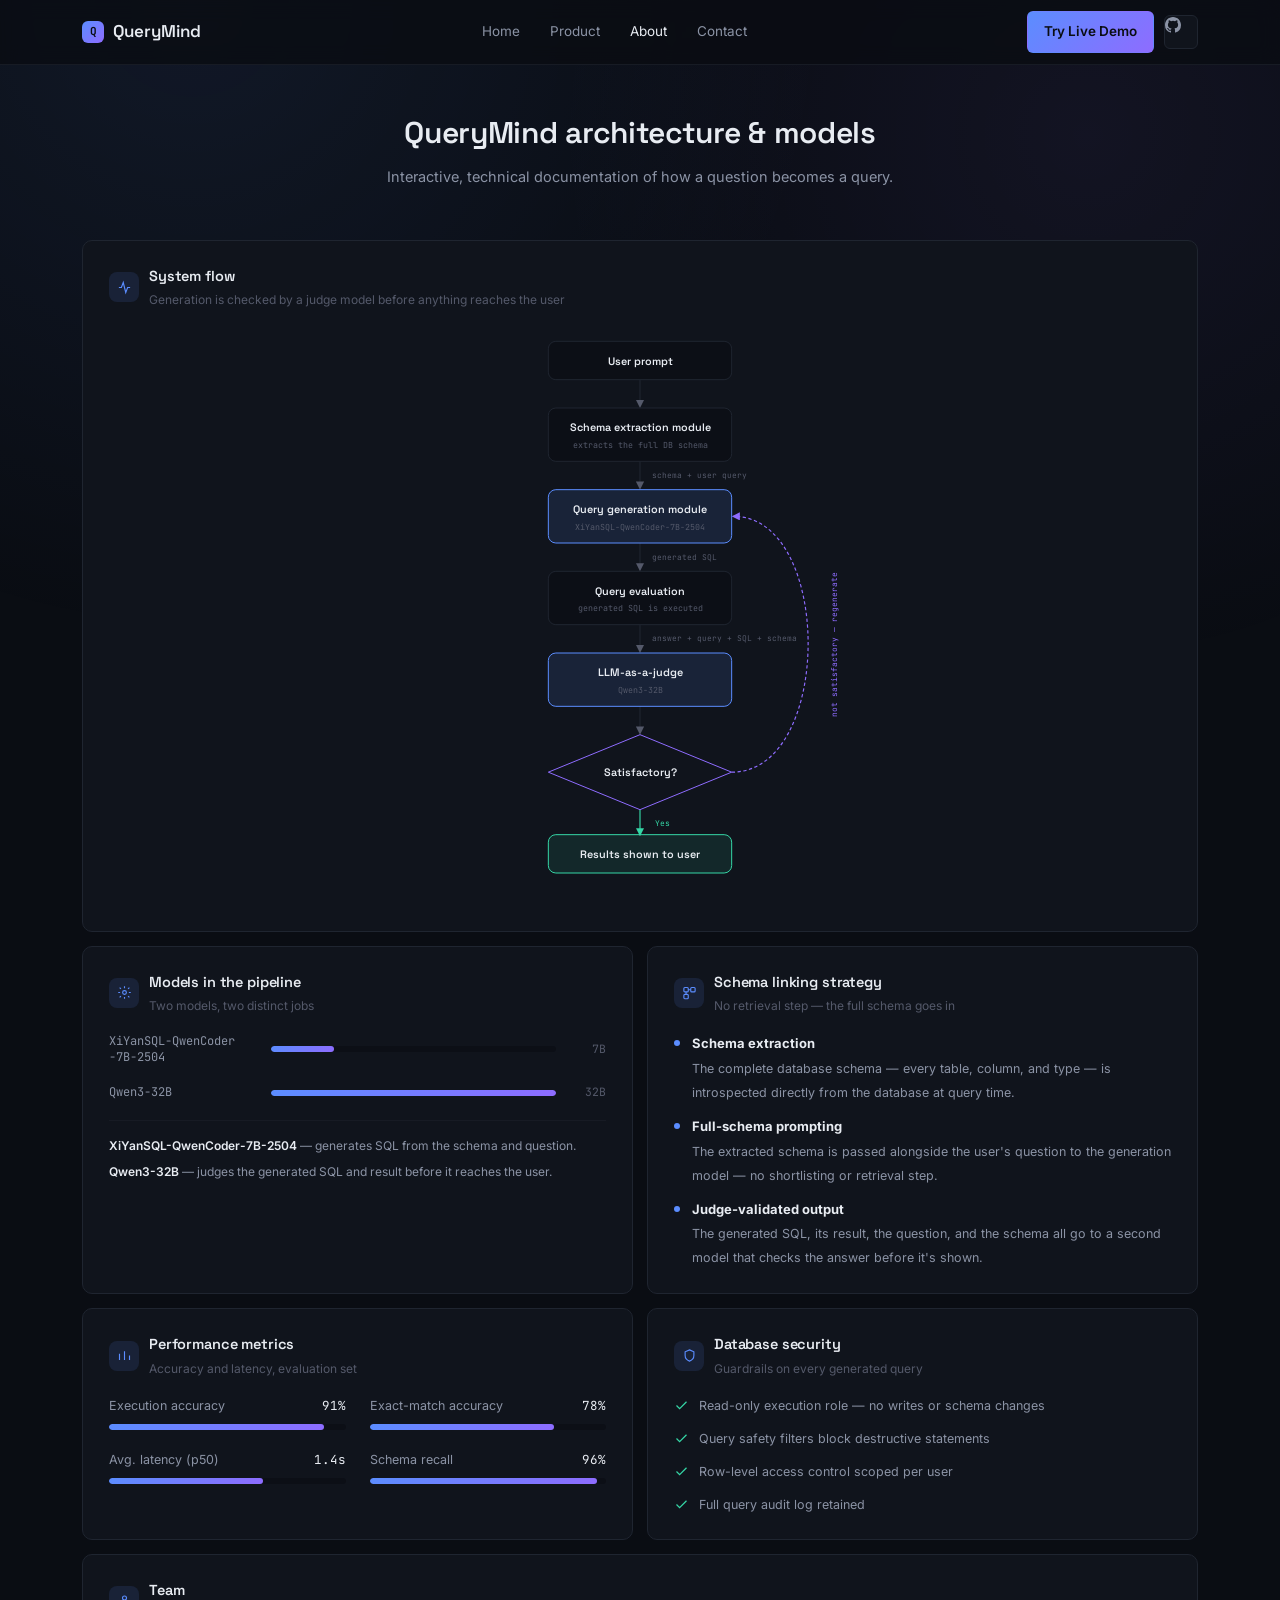
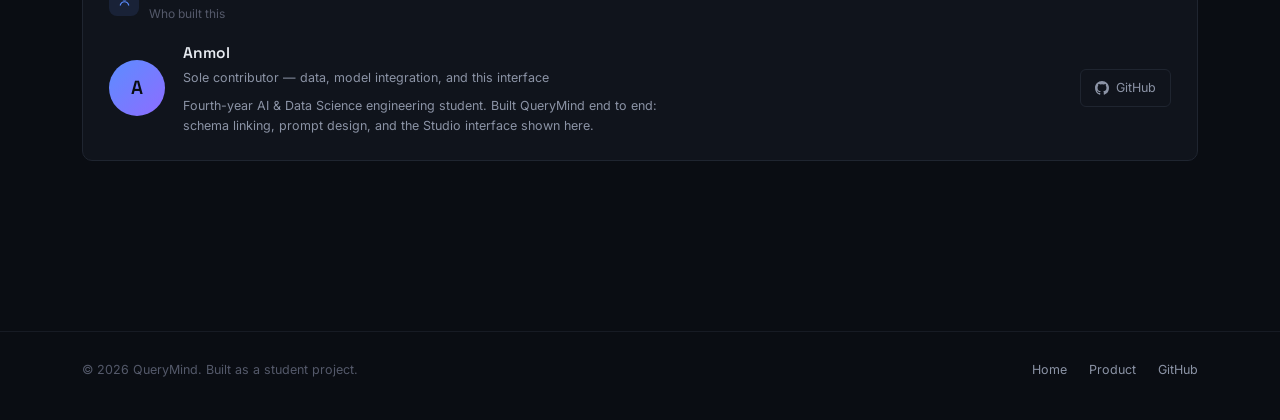
==== frontend/about.html @ 5c137591 "Frontend Wired And Working, Need Some Fixes By The Way" ====
<!DOCTYPE html>
<html lang="en">
<head>
<meta charset="UTF-8">
<meta name="viewport" content="width=device-width, initial-scale=1">
<title>QueryMind — Architecture &amp; Models</title>
<link rel="stylesheet" href="style.css">
<link rel="stylesheet" href="about.css">
</head>
<body>

<nav class="nav">
  <div class="wrap">
    <a href="index.html" class="brand"><span class="mark">Q</span>QueryMind</a>
    <div class="nav-links">
      <a href="index.html">Home</a>
      <a href="studio.html">Product</a>
      <a href="about.html" class="active">About</a>
      <a href="index.html#contact">Contact</a>
    </div>
    <div class="nav-actions">
      <a href="studio.html" class="btn btn-primary">Try Live Demo</a>
      <a href="https://github.com" class="btn-icon" aria-label="GitHub">
        <svg width="16" height="16" viewBox="0 0 16 16" fill="currentColor"><path d="M8 0C3.58 0 0 3.58 0 8a8 8 0 0 0 5.47 7.59c.4.07.55-.17.55-.38 0-.19-.01-.82-.01-1.49-2.01.37-2.53-.49-2.69-.94-.09-.23-.48-.94-.82-1.13-.28-.15-.68-.52-.01-.53.63-.01 1.08.58 1.23.82.72 1.21 1.87.87 2.33.66.07-.52.28-.87.51-1.07-1.78-.2-3.64-.89-3.64-3.95 0-.87.31-1.59.82-2.15-.08-.2-.36-1.02.08-2.12 0 0 .67-.21 2.2.82a7.5 7.5 0 0 1 4 0c1.53-1.04 2.2-.82 2.2-.82.44 1.1.16 1.92.08 2.12.51.56.82 1.27.82 2.15 0 3.07-1.87 3.75-3.65 3.95.29.25.54.73.54 1.48 0 1.07-.01 1.93-.01 2.2 0 .21.15.46.55.38A8 8 0 0 0 16 8c0-4.42-3.58-8-8-8z"/></svg>
      </a>
    </div>
  </div>
</nav>

<header class="about-head">
  <div class="wrap">
    <h1>QueryMind architecture &amp; models</h1>
    <p>Interactive, technical documentation of how a question becomes a query.</p>
  </div>
</header>

<main class="wrap">
  <div class="bento">

    <!-- System flow -->
    <div class="card panel full">
      <div class="card-head">
        <div class="ic"><svg width="15" height="15" viewBox="0 0 24 24" fill="none" stroke="currentColor" stroke-width="1.8"><path d="M3 12h4l3-8 4 16 3-8h4"/></svg></div>
        <div>
          <h3>System flow</h3>
          <div class="card-sub">Generation is checked by a judge model before anything reaches the user</div>
        </div>
      </div>

      <div class="flow-diagram-wrap">
        <svg class="flow-svg" viewBox="0 0 720 690" xmlns="http://www.w3.org/2000/svg" role="img" aria-label="System flow: user prompt goes to the schema extraction module, then the query generation module, then evaluation, then an LLM judge which either shows results or sends the query back for regeneration.">
          <defs>
            <marker id="arrMain" viewBox="0 0 10 10" refX="8" refY="5" markerWidth="7" markerHeight="7" orient="auto-start-reverse">
              <path d="M0,0 L10,5 L0,10 z" fill="var(--text-faint)"/>
            </marker>
            <marker id="arrYes" viewBox="0 0 10 10" refX="8" refY="5" markerWidth="7" markerHeight="7" orient="auto-start-reverse">
              <path d="M0,0 L10,5 L0,10 z" fill="var(--green)"/>
            </marker>
            <marker id="arrNo" viewBox="0 0 10 10" refX="8" refY="5" markerWidth="7" markerHeight="7" orient="auto-start-reverse">
              <path d="M0,0 L10,5 L0,10 z" fill="var(--accent-2)"/>
            </marker>
          </defs>

          <!-- connectors -->
          <line x1="360" y1="62" x2="360" y2="94" class="fd-line" marker-end="url(#arrMain)"/>
          <line x1="360" y1="160" x2="360" y2="192" class="fd-line" marker-end="url(#arrMain)"/>
          <line x1="360" y1="258" x2="360" y2="290" class="fd-line" marker-end="url(#arrMain)"/>
          <line x1="360" y1="356" x2="360" y2="388" class="fd-line" marker-end="url(#arrMain)"/>
          <line x1="360" y1="454" x2="360" y2="486" class="fd-line" marker-end="url(#arrMain)"/>
          <line x1="360" y1="578" x2="360" y2="608" class="fd-line fd-yes" marker-end="url(#arrYes)"/>
          <path d="M470,533 C 592,533 592,226 472,226" class="fd-line fd-no" marker-end="url(#arrNo)" fill="none"/>

          <!-- edge labels -->
          <text x="374" y="180" class="fd-edge-label">schema + user query</text>
          <text x="374" y="278" class="fd-edge-label">generated SQL</text>
          <text x="374" y="376" class="fd-edge-label">answer + query + SQL + schema</text>
          <text x="378" y="598" class="fd-edge-label fd-yes-label">Yes</text>
          <text x="596" y="380" class="fd-edge-label fd-no-label" text-anchor="middle" transform="rotate(-90 596 380)">not satisfactory — regenerate</text>

          <!-- nodes -->
          <g class="fd-node">
            <rect x="250" y="16" width="220" height="46" rx="9"/>
            <text x="360" y="44" class="fd-title" text-anchor="middle">User prompt</text>
          </g>

          <g class="fd-node">
            <rect x="250" y="96" width="220" height="64" rx="9"/>
            <text x="360" y="124" class="fd-title" text-anchor="middle">Schema extraction module</text>
            <text x="360" y="144" class="fd-sub" text-anchor="middle">extracts the full DB schema</text>
          </g>

          <g class="fd-node fd-node-accent">
            <rect x="250" y="194" width="220" height="64" rx="9"/>
            <text x="360" y="222" class="fd-title" text-anchor="middle">Query generation module</text>
            <text x="360" y="242" class="fd-sub" text-anchor="middle">XiYanSQL-QwenCoder-7B-2504</text>
          </g>

          <g class="fd-node">
            <rect x="250" y="292" width="220" height="64" rx="9"/>
            <text x="360" y="320" class="fd-title" text-anchor="middle">Query evaluation</text>
            <text x="360" y="340" class="fd-sub" text-anchor="middle">generated SQL is executed</text>
          </g>

          <g class="fd-node fd-node-accent">
            <rect x="250" y="390" width="220" height="64" rx="9"/>
            <text x="360" y="418" class="fd-title" text-anchor="middle">LLM-as-a-judge</text>
            <text x="360" y="438" class="fd-sub" text-anchor="middle">Qwen3-32B</text>
          </g>

          <g class="fd-node fd-decision">
            <polygon points="360,488 470,533 360,578 250,533"/>
            <text x="360" y="538" class="fd-title" text-anchor="middle">Satisfactory?</text>
          </g>

          <g class="fd-node fd-node-end">
            <rect x="250" y="608" width="220" height="46" rx="9"/>
            <text x="360" y="636" class="fd-title" text-anchor="middle">Results shown to user</text>
          </g>
        </svg>
      </div>
    </div>

    <!-- LLM model usage -->
    <div class="card panel">
      <div class="card-head">
        <div class="ic"><svg width="15" height="15" viewBox="0 0 24 24" fill="none" stroke="currentColor" stroke-width="1.8"><circle cx="12" cy="12" r="3"/><path d="M12 2v3M12 19v3M4.2 4.2l2.1 2.1M17.7 17.7l2.1 2.1M2 12h3M19 12h3M4.2 19.8l2.1-2.1M17.7 6.3l2.1-2.1"/></svg></div>
        <div>
          <h3>Models in the pipeline</h3>
          <div class="card-sub">Two models, two distinct jobs</div>
        </div>
      </div>
      <div class="usage-list">
        <div class="usage-item">
          <span class="u-name">XiYanSQL-QwenCoder<br/>-7B-2504</span>
          <div class="usage-bar-track"><div class="usage-bar-fill" style="width:22%"></div></div>
          <span class="u-pct">7B</span>
        </div>
        <div class="usage-item">
          <span class="u-name">Qwen3-32B</span>
          <div class="usage-bar-track"><div class="usage-bar-fill" style="width:100%"></div></div>
          <span class="u-pct">32B</span>
        </div>
      </div>
      <div class="usage-caption">
        <span><b>XiYanSQL-QwenCoder-7B-2504</b> — generates SQL from the schema and question.</span>
        <span><b>Qwen3-32B</b> — judges the generated SQL and result before it reaches the user.</span>
      </div>
    </div>

    <!-- Schema linking strategy -->
    <div class="card panel">
      <div class="card-head">
        <div class="ic"><svg width="15" height="15" viewBox="0 0 24 24" fill="none" stroke="currentColor" stroke-width="1.8"><rect x="3" y="4" width="7" height="7" rx="1.5"/><rect x="14" y="4" width="7" height="7" rx="1.5"/><rect x="3" y="15" width="7" height="7" rx="1.5"/><path d="M10 7.5h4M6.5 11v4"/></svg></div>
        <div>
          <h3>Schema linking strategy</h3>
          <div class="card-sub">No retrieval step — the full schema goes in</div>
        </div>
      </div>
      <div class="strategy-steps">
        <div class="strategy-step">
          <span class="s-dot"></span>
          <div><b>Schema extraction</b><span>The complete database schema — every table, column, and type — is introspected directly from the database at query time.</span></div>
        </div>
        <div class="strategy-step">
          <span class="s-dot"></span>
          <div><b>Full-schema prompting</b><span>The extracted schema is passed alongside the user's question to the generation model — no shortlisting or retrieval step.</span></div>
        </div>
        <div class="strategy-step">
          <span class="s-dot"></span>
          <div><b>Judge-validated output</b><span>The generated SQL, its result, the question, and the schema all go to a second model that checks the answer before it's shown.</span></div>
        </div>
      </div>
    </div>

    <!-- Performance metrics -->
    <div class="card panel">
      <div class="card-head">
        <div class="ic"><svg width="15" height="15" viewBox="0 0 24 24" fill="none" stroke="currentColor" stroke-width="1.8"><path d="M4 19V9M12 19V5M20 19v-7"/></svg></div>
        <div>
          <h3>Performance metrics</h3>
          <div class="card-sub">Accuracy and latency, evaluation set</div>
        </div>
      </div>
      <div class="metrics-grid">
        <div class="metric-block">
          <div class="m-top"><span class="m-name">Execution accuracy</span><span class="m-val">91%</span></div>
          <div class="metric-bar-track"><div class="metric-bar-fill" data-value="91"></div></div>
        </div>
        <div class="metric-block">
          <div class="m-top"><span class="m-name">Exact-match accuracy</span><span class="m-val">78%</span></div>
          <div class="metric-bar-track"><div class="metric-bar-fill" data-value="78"></div></div>
        </div>
        <div class="metric-block">
          <div class="m-top"><span class="m-name">Avg. latency (p50)</span><span class="m-val">1.4s</span></div>
          <div class="metric-bar-track"><div class="metric-bar-fill" data-value="65"></div></div>
        </div>
        <div class="metric-block">
          <div class="m-top"><span class="m-name">Schema recall</span><span class="m-val">96%</span></div>
          <div class="metric-bar-track"><div class="metric-bar-fill" data-value="96"></div></div>
        </div>
      </div>
    </div>

    <!-- Database security -->
    <div class="card panel">
      <div class="card-head">
        <div class="ic"><svg width="15" height="15" viewBox="0 0 24 24" fill="none" stroke="currentColor" stroke-width="1.8"><path d="M12 3l7 3v6c0 4.5-3 7.5-7 9-4-1.5-7-4.5-7-9V6l7-3z"/></svg></div>
        <div>
          <h3>Database security</h3>
          <div class="card-sub">Guardrails on every generated query</div>
        </div>
      </div>
      <div class="security-list">
        <div class="security-item"><svg width="15" height="15" viewBox="0 0 24 24" fill="none" stroke="currentColor" stroke-width="2"><path d="M20 6L9 17l-5-5"/></svg>Read-only execution role — no writes or schema changes</div>
        <div class="security-item"><svg width="15" height="15" viewBox="0 0 24 24" fill="none" stroke="currentColor" stroke-width="2"><path d="M20 6L9 17l-5-5"/></svg>Query safety filters block destructive statements</div>
        <div class="security-item"><svg width="15" height="15" viewBox="0 0 24 24" fill="none" stroke="currentColor" stroke-width="2"><path d="M20 6L9 17l-5-5"/></svg>Row-level access control scoped per user</div>
        <div class="security-item"><svg width="15" height="15" viewBox="0 0 24 24" fill="none" stroke="currentColor" stroke-width="2"><path d="M20 6L9 17l-5-5"/></svg>Full query audit log retained</div>
      </div>
    </div>

    <!-- Team member -->
    <div class="card panel full">
      <div class="card-head">
        <div class="ic"><svg width="15" height="15" viewBox="0 0 24 24" fill="none" stroke="currentColor" stroke-width="1.8"><circle cx="12" cy="8" r="3.2"/><path d="M5 20c1.2-4 4.2-6 7-6s5.8 2 7 6"/></svg></div>
        <div>
          <h3>Team</h3>
          <div class="card-sub">Who built this</div>
        </div>
      </div>
      <div class="team-row">
        <div class="avatar">A</div>
        <div class="team-info">
          <div class="t-name">Anmol</div>
          <div class="t-role">Sole contributor — data, model integration, and this interface</div>
          <div class="t-bio">Fourth-year AI &amp; Data Science engineering student. Built QueryMind end to end: schema linking, prompt design, and the Studio interface shown here.</div>
        </div>
        <a href="https://github.com" class="team-link">
          <svg width="14" height="14" viewBox="0 0 16 16" fill="currentColor"><path d="M8 0C3.58 0 0 3.58 0 8a8 8 0 0 0 5.47 7.59c.4.07.55-.17.55-.38 0-.19-.01-.82-.01-1.49-2.01.37-2.53-.49-2.69-.94-.09-.23-.48-.94-.82-1.13-.28-.15-.68-.52-.01-.53.63-.01 1.08.58 1.23.82.72 1.21 1.87.87 2.33.66.07-.52.28-.87.51-1.07-1.78-.2-3.64-.89-3.64-3.95 0-.87.31-1.59.82-2.15-.08-.2-.36-1.02.08-2.12 0 0 .67-.21 2.2.82a7.5 7.5 0 0 1 4 0c1.53-1.04 2.2-.82 2.2-.82.44 1.1.16 1.92.08 2.12.51.56.82 1.27.82 2.15 0 3.07-1.87 3.75-3.65 3.95.29.25.54.73.54 1.48 0 1.07-.01 1.93-.01 2.2 0 .21.15.46.55.38A8 8 0 0 0 16 8c0-4.42-3.58-8-8-8z"/></svg>
          GitHub
        </a>
      </div>
    </div>

  </div>
</main>

<footer class="footer">
  <div class="wrap">
    <span class="footer-note">© 2026 QueryMind. Built as a student project.</span>
    <div class="footer-links">
      <a href="index.html">Home</a>
      <a href="studio.html">Product</a>
      <a href="https://github.com">GitHub</a>
    </div>
  </div>
</footer>

<script src="app.js"></script>
</body>
</html>
---- frontend/style.css ----
/* ============================================================
   QueryMind — shared design tokens & base styles
   ============================================================ */

@import url('https://fonts.googleapis.com/css2?family=Space+Grotesk:wght@500;600;700&family=Inter:wght@400;500;600&family=JetBrains+Mono:wght@400;500&display=swap');

:root{
  /* color */
  --bg:        #0A0D13;
  --bg-raised: #10141C;
  --bg-inset:  #0C0F16;
  --border:    #1F2530;
  --border-soft: #171B24;
  --text:      #E8ECF2;
  --text-dim:  #8B93A5;
  --text-faint:#54596A;
  --accent:    #5B8DFF;
  --accent-2:  #8E6CFF;
  --accent-soft: rgba(91,141,255,0.12);
  --green:     #35D6A6;
  --amber:     #E8B34A;
  --grad: linear-gradient(135deg, var(--accent), var(--accent-2));

  /* type */
  --f-display: 'Space Grotesk', sans-serif;
  --f-body: 'Inter', sans-serif;
  --f-mono: 'JetBrains Mono', monospace;

  /* layout */
  --maxw: 1180px;
  --radius-sm: 6px;
  --radius-md: 10px;
  --radius-lg: 16px;
}

*, *::before, *::after{ box-sizing:border-box; }

html{ scroll-behavior:smooth; }

body{
  margin:0;
  background:var(--bg);
  color:var(--text);
  font-family:var(--f-body);
  font-size:15px;
  line-height:1.6;
  -webkit-font-smoothing:antialiased;
}

/* subtle grid texture on the base background */
body::before{
  content:"";
  position:fixed; inset:0;
  background-image:
    radial-gradient(circle at 15% 0%, rgba(91,141,255,0.09), transparent 45%),
    radial-gradient(circle at 85% 15%, rgba(142,108,255,0.07), transparent 40%);
  pointer-events:none;
  z-index:0;
}

h1,h2,h3,h4{ font-family:var(--f-display); font-weight:600; margin:0; letter-spacing:-0.01em; }
p{ margin:0; }
a{ color:inherit; text-decoration:none; }
ul{ margin:0; padding:0; list-style:none; }
button{ font-family:inherit; cursor:pointer; }
code, pre{ font-family:var(--f-mono); }
img{ max-width:100%; display:block; }

::selection{ background:var(--accent-soft); color:var(--text); }

:focus-visible{
  outline:2px solid var(--accent);
  outline-offset:2px;
  border-radius:4px;
}

.wrap{
  max-width:var(--maxw);
  margin:0 auto;
  padding:0 32px;
  position:relative;
  z-index:1;
}

/* ---------- nav ---------- */
.nav{
  border-bottom:1px solid var(--border-soft);
  position:sticky; top:0;
  background:rgba(10,13,19,0.82);
  backdrop-filter:blur(10px);
  z-index:50;
}
.nav .wrap{
  display:flex; align-items:center; justify-content:space-between;
  height:64px;
}
.brand{
  display:flex; align-items:center; gap:9px;
  font-family:var(--f-display); font-weight:600; font-size:17px;
}
.brand .mark{
  width:22px; height:22px; border-radius:6px;
  background:var(--grad);
  display:flex; align-items:center; justify-content:center;
  font-family:var(--f-mono); font-size:11px; color:#0A0D13; font-weight:700;
}
.nav-links{
  display:flex; align-items:center; gap:30px;
}
.nav-links a{
  font-size:13.5px; color:var(--text-dim);
  transition:color .15s ease;
}
.nav-links a:hover, .nav-links a.active{ color:var(--text); }
.nav-actions{ display:flex; align-items:center; gap:10px; }

/* ---------- buttons ---------- */
.btn{
  display:inline-flex; align-items:center; justify-content:center; gap:7px;
  padding:9px 16px;
  border-radius:var(--radius-sm);
  font-size:13.5px; font-weight:500;
  border:1px solid transparent;
  transition:transform .12s ease, border-color .15s ease, background .15s ease;
  white-space:nowrap;
}
.btn:active{ transform:translateY(1px); }
.btn-primary{
  background:var(--grad); color:#0A0D13; font-weight:600;
}
.btn-primary:hover{ filter:brightness(1.08); }
.btn-ghost{
  background:transparent; color:var(--text); border-color:var(--border);
}
.btn-ghost:hover{ border-color:var(--text-faint); }
.btn-icon{
  width:34px; height:34px; padding:0;
  border-radius:var(--radius-sm);
  border:1px solid var(--border);
  color:var(--text-dim);
  background:var(--bg-raised);
}
.btn-icon:hover{ color:var(--text); border-color:var(--text-faint); }

/* ---------- footer ---------- */
.footer{
  border-top:1px solid var(--border-soft);
  padding:28px 0 40px;
  margin-top:80px;
}
.footer .wrap{
  display:flex; align-items:center; justify-content:space-between;
  flex-wrap:wrap; gap:14px;
}
.footer-note{ font-size:12.5px; color:var(--text-faint); }
.footer-links{ display:flex; gap:22px; }
.footer-links a{ font-size:12.5px; color:var(--text-dim); }
.footer-links a:hover{ color:var(--text); }

/* ---------- misc shared ---------- */
.eyebrow{
  font-family:var(--f-mono); font-size:12px; color:var(--accent);
  display:flex; align-items:center; gap:8px;
}
.eyebrow::before{
  content:""; width:6px; height:6px; border-radius:50%;
  background:var(--accent); box-shadow:0 0 0 3px var(--accent-soft);
}

.panel{
  background:var(--bg-raised);
  border:1px solid var(--border);
  border-radius:var(--radius-md);
}

.section{ padding:96px 0; }
.section-head{ max-width:560px; margin-bottom:44px; }
.section-head h2{ font-size:30px; margin-bottom:12px; }
.section-head p{ color:var(--text-dim); font-size:15px; }

@media (max-width:860px){
  .nav-links{ display:none; }
  .section{ padding:64px 0; }
  .wrap{ padding:0 20px; }
}
---- frontend/about.css ----
.about-head{ padding:44px 0 8px; text-align:center; }
.about-head h1{ font-size:30px; margin-bottom:8px; }
.about-head p{ color:var(--text-dim); font-size:14.5px; }

.bento{
  display:grid;
  grid-template-columns:1fr 1fr;
  gap:14px;
  padding:44px 0 90px;
}
.bento .card{
  padding:24px 26px;
}
.bento .card.full{ grid-column:1 / -1; }

.card-head{ display:flex; align-items:center; gap:10px; margin-bottom:18px; }
.card-head .ic{
  width:30px; height:30px; border-radius:8px;
  background:var(--accent-soft); color:var(--accent);
  display:flex; align-items:center; justify-content:center; flex-shrink:0;
}
.card-head h3{ font-size:14.5px; }
.card-sub{ font-size:12px; color:var(--text-faint); margin-top:2px; }

/* ---- system flow diagram ---- */
.flow-diagram-wrap{
  max-width:600px;
  margin:6px auto 4px;
}
.flow-svg{ width:100%; height:auto; display:block; overflow:visible; }

.fd-node rect, .fd-node polygon{
  fill:var(--bg-inset);
  stroke:var(--border);
  stroke-width:1.2;
}
.fd-node-accent rect{
  fill:var(--accent-soft);
  stroke:var(--accent);
}
.fd-node-end rect{
  fill:rgba(53,214,166,0.1);
  stroke:var(--green);
}
.fd-decision polygon{
  fill:var(--bg-raised);
  stroke:var(--accent-2);
}
.fd-title{
  font-family:var(--f-display); font-size:13px; font-weight:600; fill:var(--text);
}
.fd-sub{
  font-family:var(--f-mono); font-size:10px; fill:var(--text-faint);
}
.fd-line{ stroke:var(--border); stroke-width:1.4; }
.fd-line.fd-yes{ stroke:var(--green); }
.fd-line.fd-no{ stroke:var(--accent-2); stroke-width:1.4; stroke-dasharray:4 3; }
.fd-edge-label{
  font-family:var(--f-mono); font-size:9.5px; fill:var(--text-faint);
}
.fd-yes-label{ fill:var(--green); }
.fd-no-label{ fill:var(--accent-2); }

/* ---- model usage list ---- */
.usage-list{ display:flex; flex-direction:column; gap:18px; }
.usage-item{ display:flex; align-items:center; gap:12px; }
.usage-item .u-name{ width:150px; font-size:12px; line-height:1.35; color:var(--text-dim); flex-shrink:0; font-family:var(--f-mono); }
.usage-bar-track{ flex:1; height:6px; border-radius:4px; background:var(--bg-inset); overflow:hidden; }
.usage-bar-fill{ height:100%; border-radius:4px; background:var(--grad); }
.usage-item .u-pct{ width:38px; text-align:right; font-family:var(--f-mono); font-size:11.5px; color:var(--text-faint); flex-shrink:0; }
.usage-caption{
  display:flex; flex-direction:column; gap:8px;
  margin-top:18px; padding-top:16px; border-top:1px solid var(--border-soft);
  font-size:12px; color:var(--text-dim); line-height:1.5;
}
.usage-caption b{ color:var(--text); font-weight:600; }

/* ---- schema linking ---- */
.strategy-steps{ display:flex; flex-direction:column; gap:12px; }
.strategy-step{ display:flex; gap:12px; align-items:flex-start; }
.strategy-step .s-dot{
  width:6px; height:6px; border-radius:50%; background:var(--accent);
  margin-top:7px; flex-shrink:0;
}
.strategy-step b{ font-size:13px; color:var(--text); display:block; margin-bottom:2px; }
.strategy-step span{ font-size:12.5px; color:var(--text-dim); }

/* ---- performance metrics ---- */
.metrics-grid{ display:grid; grid-template-columns:1fr 1fr; gap:20px 24px; }
.metric-block .m-top{ display:flex; justify-content:space-between; margin-bottom:8px; }
.metric-block .m-name{ font-size:12.5px; color:var(--text-dim); }
.metric-block .m-val{ font-family:var(--f-mono); font-size:12.5px; color:var(--text); }
.metric-bar-track{ height:6px; border-radius:4px; background:var(--bg-inset); overflow:hidden; }
.metric-bar-fill{
  height:100%; width:0; border-radius:4px; background:var(--grad);
  transition:width 1s cubic-bezier(.2,.8,.2,1);
}

/* ---- security ---- */
.security-list{ display:flex; flex-direction:column; gap:13px; }
.security-item{ display:flex; align-items:center; gap:10px; font-size:12.5px; color:var(--text-dim); }
.security-item svg{ color:var(--green); flex-shrink:0; }

/* ---- team member ---- */
.team-row{ display:flex; align-items:center; gap:18px; flex-wrap:wrap; }
.avatar{
  width:56px; height:56px; border-radius:50%;
  background:var(--grad);
  display:flex; align-items:center; justify-content:center;
  font-family:var(--f-display); font-weight:600; color:#0A0D13; font-size:19px;
  flex-shrink:0;
}
.team-info{ flex:1; min-width:200px; }
.team-info .t-name{ font-family:var(--f-display); font-size:15.5px; font-weight:600; }
.team-info .t-role{ font-size:12.5px; color:var(--text-dim); margin-top:2px; }
.team-info .t-bio{ font-size:12.5px; color:var(--text-dim); margin-top:8px; max-width:480px; }
.team-link{
  display:inline-flex; align-items:center; gap:7px;
  border:1px solid var(--border); border-radius:var(--radius-sm);
  padding:8px 14px; font-size:12.5px; color:var(--text-dim); flex-shrink:0;
}
.team-link:hover{ color:var(--text); border-color:var(--text-faint); }

@media (max-width:780px){
  .bento{ grid-template-columns:1fr; }
  .metrics-grid{ grid-template-columns:1fr; }
}
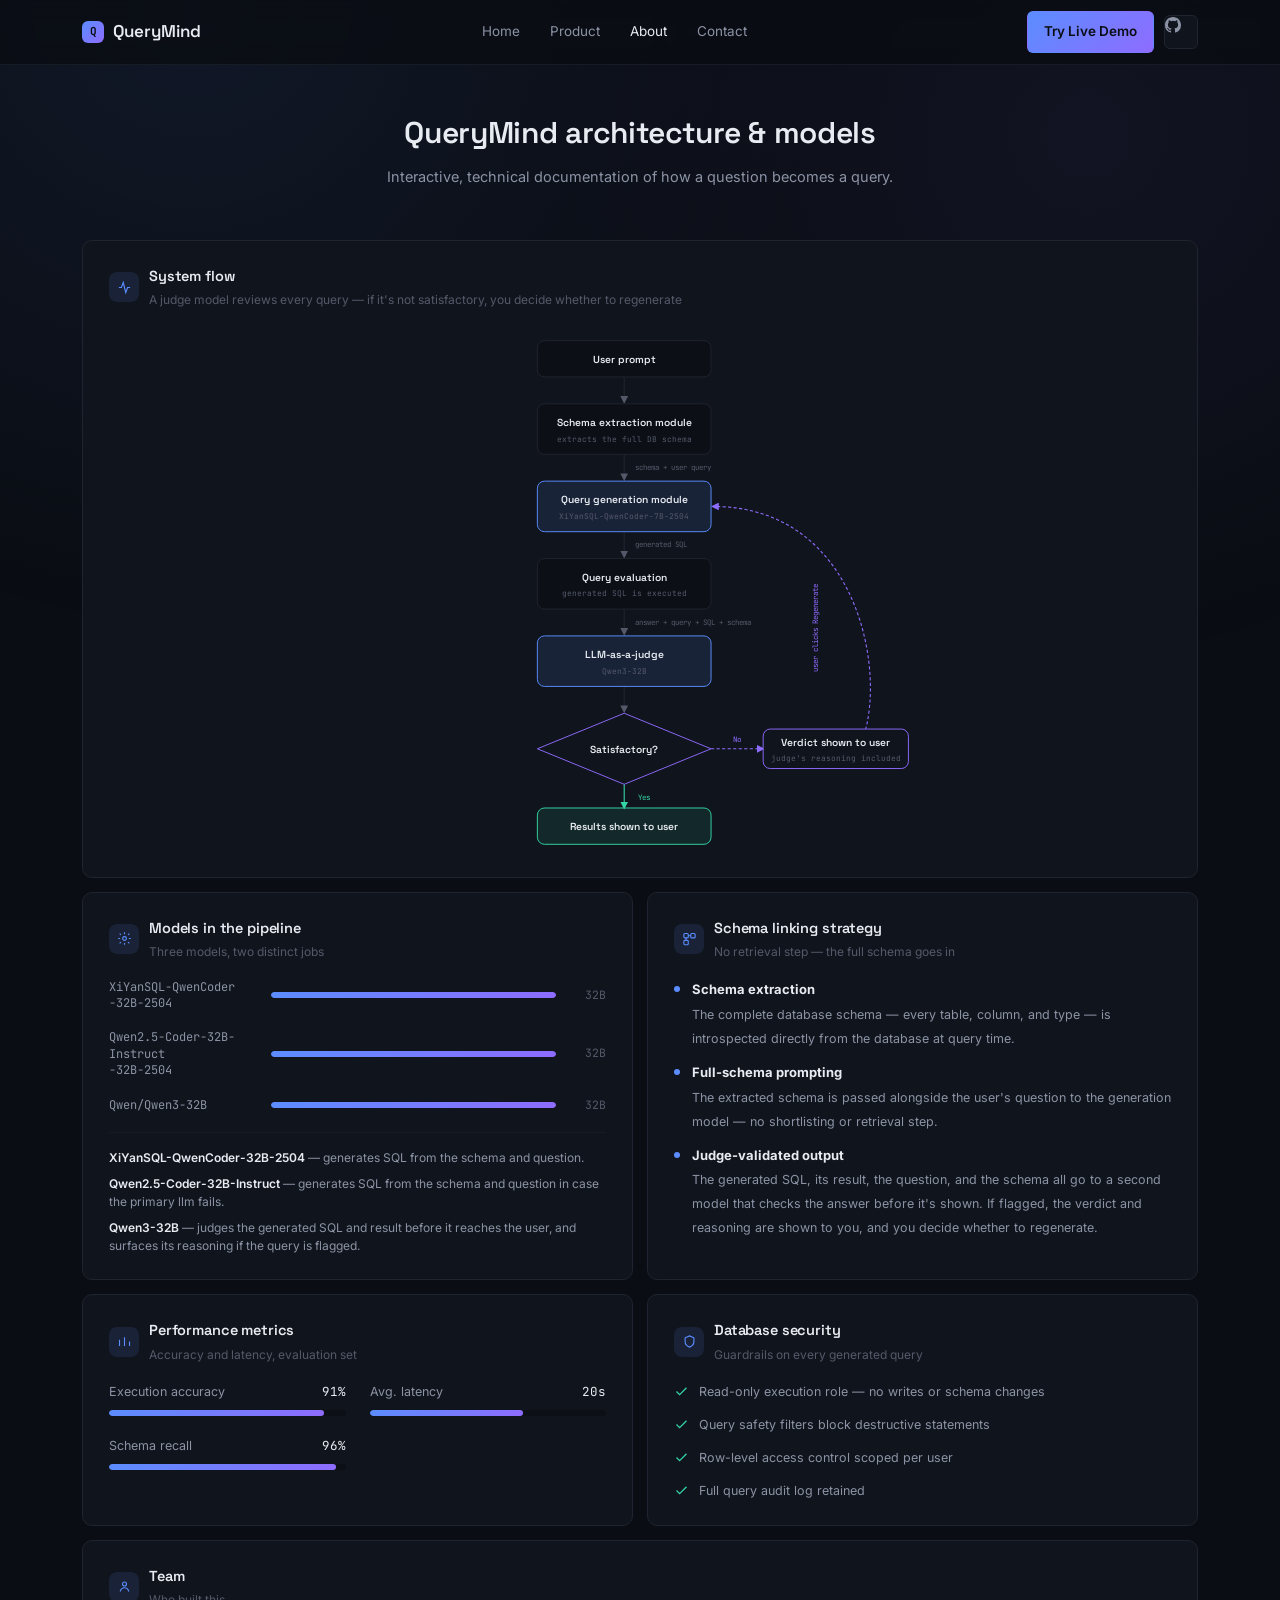
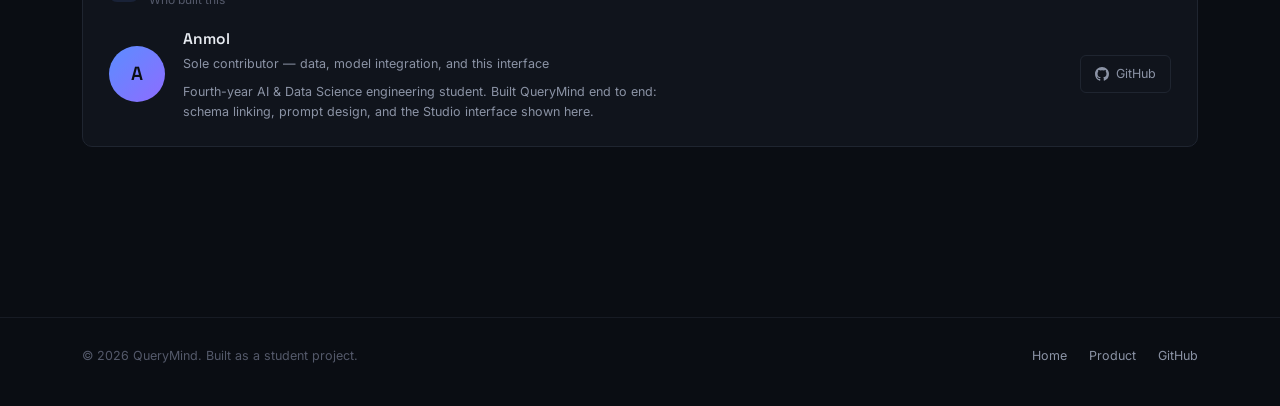
==== commit b600abb6: "Maintainence Changes" ====
--- a/frontend/about.html
+++ b/frontend/about.html
@@ -20,7 +20,7 @@
     </div>
     <div class="nav-actions">
       <a href="studio.html" class="btn btn-primary">Try Live Demo</a>
-      <a href="https://github.com" class="btn-icon" aria-label="GitHub">
+      <a href="https://github.com/anmollate" class="btn-icon" aria-label="GitHub">
         <svg width="16" height="16" viewBox="0 0 16 16" fill="currentColor"><path d="M8 0C3.58 0 0 3.58 0 8a8 8 0 0 0 5.47 7.59c.4.07.55-.17.55-.38 0-.19-.01-.82-.01-1.49-2.01.37-2.53-.49-2.69-.94-.09-.23-.48-.94-.82-1.13-.28-.15-.68-.52-.01-.53.63-.01 1.08.58 1.23.82.72 1.21 1.87.87 2.33.66.07-.52.28-.87.51-1.07-1.78-.2-3.64-.89-3.64-3.95 0-.87.31-1.59.82-2.15-.08-.2-.36-1.02.08-2.12 0 0 .67-.21 2.2.82a7.5 7.5 0 0 1 4 0c1.53-1.04 2.2-.82 2.2-.82.44 1.1.16 1.92.08 2.12.51.56.82 1.27.82 2.15 0 3.07-1.87 3.75-3.65 3.95.29.25.54.73.54 1.48 0 1.07-.01 1.93-.01 2.2 0 .21.15.46.55.38A8 8 0 0 0 16 8c0-4.42-3.58-8-8-8z"/></svg>
       </a>
     </div>
@@ -43,12 +43,12 @@
         <div class="ic"><svg width="15" height="15" viewBox="0 0 24 24" fill="none" stroke="currentColor" stroke-width="1.8"><path d="M3 12h4l3-8 4 16 3-8h4"/></svg></div>
         <div>
           <h3>System flow</h3>
-          <div class="card-sub">Generation is checked by a judge model before anything reaches the user</div>
+          <div class="card-sub">A judge model reviews every query — if it's not satisfactory, you decide whether to regenerate</div>
         </div>
       </div>
 
       <div class="flow-diagram-wrap">
-        <svg class="flow-svg" viewBox="0 0 720 690" xmlns="http://www.w3.org/2000/svg" role="img" aria-label="System flow: user prompt goes to the schema extraction module, then the query generation module, then evaluation, then an LLM judge which either shows results or sends the query back for regeneration.">
+        <svg class="flow-svg" viewBox="0 0 760 660" xmlns="http://www.w3.org/2000/svg" role="img" aria-label="System flow: user prompt goes to the schema extraction module, then the query generation module, then evaluation, then an LLM judge. If satisfactory, results are shown to the user. If not, the verdict and reasoning are shown to the user instead, who can manually trigger regeneration.">
           <defs>
             <marker id="arrMain" viewBox="0 0 10 10" refX="8" refY="5" markerWidth="7" markerHeight="7" orient="auto-start-reverse">
               <path d="M0,0 L10,5 L0,10 z" fill="var(--text-faint)"/>
@@ -68,14 +68,16 @@
           <line x1="360" y1="356" x2="360" y2="388" class="fd-line" marker-end="url(#arrMain)"/>
           <line x1="360" y1="454" x2="360" y2="486" class="fd-line" marker-end="url(#arrMain)"/>
           <line x1="360" y1="578" x2="360" y2="608" class="fd-line fd-yes" marker-end="url(#arrYes)"/>
-          <path d="M470,533 C 592,533 592,226 472,226" class="fd-line fd-no" marker-end="url(#arrNo)" fill="none"/>
+          <line x1="470" y1="533" x2="536" y2="533" class="fd-line fd-no" marker-end="url(#arrNo)"/>
+          <path d="M628,554 C 702,554 702,226 472,226" class="fd-line fd-no" marker-end="url(#arrNo)" fill="none"/>
 
           <!-- edge labels -->
           <text x="374" y="180" class="fd-edge-label">schema + user query</text>
           <text x="374" y="278" class="fd-edge-label">generated SQL</text>
           <text x="374" y="376" class="fd-edge-label">answer + query + SQL + schema</text>
           <text x="378" y="598" class="fd-edge-label fd-yes-label">Yes</text>
-          <text x="596" y="380" class="fd-edge-label fd-no-label" text-anchor="middle" transform="rotate(-90 596 380)">not satisfactory — regenerate</text>
+          <text x="503" y="524" class="fd-edge-label fd-no-label" text-anchor="middle">No</text>
+          <text x="606" y="380" class="fd-edge-label fd-no-label" text-anchor="middle" transform="rotate(-90 606 380)">user clicks Regenerate</text>
 
           <!-- nodes -->
           <g class="fd-node">
@@ -116,6 +118,12 @@
             <rect x="250" y="608" width="220" height="46" rx="9"/>
             <text x="360" y="636" class="fd-title" text-anchor="middle">Results shown to user</text>
           </g>
+
+          <g class="fd-node fd-node-warn">
+            <rect x="536" y="508" width="184" height="50" rx="9"/>
+            <text x="628" y="530" class="fd-title" text-anchor="middle">Verdict shown to user</text>
+            <text x="628" y="548" class="fd-sub" text-anchor="middle">judge's reasoning included</text>
+          </g>
         </svg>
       </div>
     </div>
@@ -126,24 +134,30 @@
         <div class="ic"><svg width="15" height="15" viewBox="0 0 24 24" fill="none" stroke="currentColor" stroke-width="1.8"><circle cx="12" cy="12" r="3"/><path d="M12 2v3M12 19v3M4.2 4.2l2.1 2.1M17.7 17.7l2.1 2.1M2 12h3M19 12h3M4.2 19.8l2.1-2.1M17.7 6.3l2.1-2.1"/></svg></div>
         <div>
           <h3>Models in the pipeline</h3>
-          <div class="card-sub">Two models, two distinct jobs</div>
+          <div class="card-sub">Three models, two distinct jobs</div>
         </div>
       </div>
       <div class="usage-list">
         <div class="usage-item">
-          <span class="u-name">XiYanSQL-QwenCoder<br/>-7B-2504</span>
-          <div class="usage-bar-track"><div class="usage-bar-fill" style="width:22%"></div></div>
-          <span class="u-pct">7B</span>
-        </div>
-        <div class="usage-item">
-          <span class="u-name">Qwen3-32B</span>
+          <span class="u-name">XiYanSQL-QwenCoder<br/>-32B-2504</span>
           <div class="usage-bar-track"><div class="usage-bar-fill" style="width:100%"></div></div>
           <span class="u-pct">32B</span>
         </div>
+        <div class="usage-item">
+          <span class="u-name">Qwen2.5-Coder-32B-Instruct<br/>-32B-2504</span>
+          <div class="usage-bar-track"><div class="usage-bar-fill" style="width:100%"></div></div>
+          <span class="u-pct">32B</span>
+        </div>
+        <div class="usage-item">
+          <span class="u-name">Qwen/Qwen3-32B</span>
+          <div class="usage-bar-track"><div class="usage-bar-fill" style="width:100%"></div></div>
+          <span class="u-pct">32B</span>
+        </div>
       </div>
       <div class="usage-caption">
-        <span><b>XiYanSQL-QwenCoder-7B-2504</b> — generates SQL from the schema and question.</span>
-        <span><b>Qwen3-32B</b> — judges the generated SQL and result before it reaches the user.</span>
+        <span><b>XiYanSQL-QwenCoder-32B-2504</b> — generates SQL from the schema and question.</span>
+        <span><b>Qwen2.5-Coder-32B-Instruct</b> — generates SQL from the schema and question in case the primary llm fails.</span>
+        <span><b>Qwen3-32B</b> — judges the generated SQL and result before it reaches the user, and surfaces its reasoning if the query is flagged.</span>
       </div>
     </div>
 
@@ -167,7 +181,7 @@
         </div>
         <div class="strategy-step">
           <span class="s-dot"></span>
-          <div><b>Judge-validated output</b><span>The generated SQL, its result, the question, and the schema all go to a second model that checks the answer before it's shown.</span></div>
+          <div><b>Judge-validated output</b><span>The generated SQL, its result, the question, and the schema all go to a second model that checks the answer before it's shown. If flagged, the verdict and reasoning are shown to you, and you decide whether to regenerate.</span></div>
         </div>
       </div>
     </div>
@@ -186,12 +200,9 @@
           <div class="m-top"><span class="m-name">Execution accuracy</span><span class="m-val">91%</span></div>
           <div class="metric-bar-track"><div class="metric-bar-fill" data-value="91"></div></div>
         </div>
+
         <div class="metric-block">
-          <div class="m-top"><span class="m-name">Exact-match accuracy</span><span class="m-val">78%</span></div>
-          <div class="metric-bar-track"><div class="metric-bar-fill" data-value="78"></div></div>
-        </div>
-        <div class="metric-block">
-          <div class="m-top"><span class="m-name">Avg. latency (p50)</span><span class="m-val">1.4s</span></div>
+          <div class="m-top"><span class="m-name">Avg. latency</span><span class="m-val">20s</span></div>
           <div class="metric-bar-track"><div class="metric-bar-fill" data-value="65"></div></div>
         </div>
         <div class="metric-block">
@@ -234,7 +245,7 @@
           <div class="t-role">Sole contributor — data, model integration, and this interface</div>
           <div class="t-bio">Fourth-year AI &amp; Data Science engineering student. Built QueryMind end to end: schema linking, prompt design, and the Studio interface shown here.</div>
         </div>
-        <a href="https://github.com" class="team-link">
+        <a href="https://github.com/anmollate" class="team-link">
           <svg width="14" height="14" viewBox="0 0 16 16" fill="currentColor"><path d="M8 0C3.58 0 0 3.58 0 8a8 8 0 0 0 5.47 7.59c.4.07.55-.17.55-.38 0-.19-.01-.82-.01-1.49-2.01.37-2.53-.49-2.69-.94-.09-.23-.48-.94-.82-1.13-.28-.15-.68-.52-.01-.53.63-.01 1.08.58 1.23.82.72 1.21 1.87.87 2.33.66.07-.52.28-.87.51-1.07-1.78-.2-3.64-.89-3.64-3.95 0-.87.31-1.59.82-2.15-.08-.2-.36-1.02.08-2.12 0 0 .67-.21 2.2.82a7.5 7.5 0 0 1 4 0c1.53-1.04 2.2-.82 2.2-.82.44 1.1.16 1.92.08 2.12.51.56.82 1.27.82 2.15 0 3.07-1.87 3.75-3.65 3.95.29.25.54.73.54 1.48 0 1.07-.01 1.93-.01 2.2 0 .21.15.46.55.38A8 8 0 0 0 16 8c0-4.42-3.58-8-8-8z"/></svg>
           GitHub
         </a>
@@ -250,7 +261,7 @@
     <div class="footer-links">
       <a href="index.html">Home</a>
       <a href="studio.html">Product</a>
-      <a href="https://github.com">GitHub</a>
+      <a href="https://github.com/anmollate">GitHub</a>
     </div>
   </div>
 </footer>
--- a/frontend/about.css
+++ b/frontend/about.css
@@ -43,6 +43,10 @@
   stroke:var(--green);
 }
 .fd-decision polygon{
+  fill:var(--bg-raised);
+  stroke:var(--accent-2);
+}
+.fd-node-warn rect{
   fill:var(--bg-raised);
   stroke:var(--accent-2);
 }
